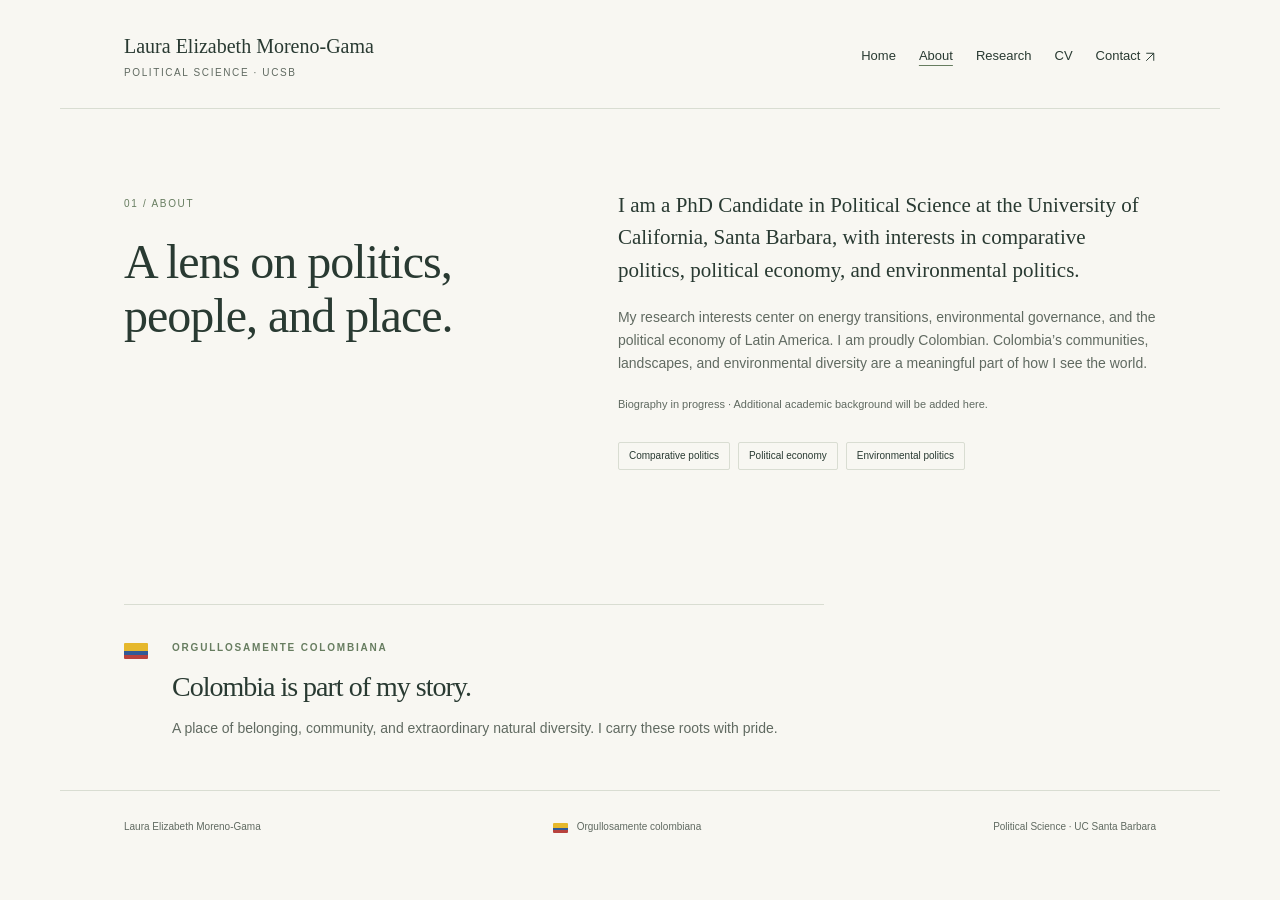
==== about.html @ 5f93b095 "Simplify home and celebrate Colombian roots" ====
<!DOCTYPE html>
<html lang="en">
<head>
  <meta charset="utf-8">
  <meta name="viewport" content="width=device-width, initial-scale=1">
  <meta name="description" content="Laura Elizabeth Moreno-Gama, PhD Candidate in Political Science at the University of California, Santa Barbara. Comparative politics, political economy, and environmental politics.">
  <meta name="theme-color" content="#f8f7f2">
  <title>About · Laura Elizabeth Moreno-Gama · Political Science</title>
  <link rel="stylesheet" href="assets/style.css">
</head>
<body>
  <a class="skip" href="#main">Skip to content</a>
  <header class="header">
    <a class="wordmark" href="index.html" aria-label="Laura Elizabeth Moreno-Gama, home">Laura Elizabeth Moreno-Gama<span>Political Science · UCSB</span></a>
    <nav aria-label="Main navigation"><a href="index.html">Home</a><a href="about.html" aria-current="page">About</a><a href="research.html">Research</a><a href="cv.html">CV</a><a href="contact.html">Contact <span aria-hidden="true"><svg class="arrow" viewBox="0 0 16 16" fill="none" stroke="currentColor" stroke-width="1.3" aria-hidden="true"><path d="M3 13 13 3M3 3h10v10"/></svg></span></a></nav>
  </header>
  <main id="main">
    <section class="section about" id="about" aria-labelledby="about-title">
      <div class="section-label"><span>01 / About</span><h1 id="about-title">A lens on politics,<br>people, and place.</h1></div>
      <div class="section-body"><p class="lead">I am a PhD Candidate in Political Science at the University of California, Santa Barbara, with interests in comparative politics, political economy, and environmental politics.</p><p>My research interests center on energy transitions, environmental governance, and the political economy of Latin America. I am proudly Colombian. Colombia’s communities, landscapes, and environmental diversity are a meaningful part of how I see the world.</p><p class="editor-note">Biography in progress · Additional academic background will be added here.</p><div class="tags" aria-label="Research interests"><span>Comparative politics</span><span>Political economy</span><span>Environmental politics</span></div></div>
    </section>
    <aside class="roots-note"><span class="colombia-mark" aria-hidden="true"></span><div><p class="eyebrow" lang="es">Orgullosamente colombiana</p><h2>Colombia is part of my story.</h2><p>A place of belonging, community, and extraordinary natural diversity. I carry these roots with pride.</p></div></aside>
  </main>
  <footer><span>Laura Elizabeth Moreno-Gama</span><span class="roots-footer"><span class="colombia-mark" aria-hidden="true"></span> Orgullosamente colombiana</span><span>Political Science · UC Santa Barbara</span></footer>
</body>
</html>
---- assets/style.css ----
:root{--paper:#f8f7f2;--ink:#293a32;--muted:#606a61;--sage:#677d60;--line:#d9ddd2;--wash:#eff1e9}*{box-sizing:border-box}html{scroll-behavior:smooth;scroll-padding-top:30px}body{margin:0;background:var(--paper);color:var(--ink);font-family:Arial,Helvetica,sans-serif;font-size:16px;line-height:1.65}a{color:inherit;text-underline-offset:5px}a:focus-visible{outline:2px solid var(--sage);outline-offset:6px}.skip{position:absolute;top:-100px;left:20px;background:var(--paper);padding:12px;z-index:10}.skip:focus{top:12px}.header,main,footer{max-width:1240px;margin:auto;padding-left:64px;padding-right:64px}.header{display:flex;justify-content:space-between;align-items:center;padding-top:30px;padding-bottom:26px;border-bottom:1px solid var(--line);gap:25px}.wordmark{text-decoration:none;font-family:Georgia,'Times New Roman',serif;font-size:21px}.wordmark span{display:block;font-family:Arial,sans-serif;font-size:10px;letter-spacing:1.6px;text-transform:uppercase;color:var(--muted);margin-top:2px}nav{display:flex;gap:30px;font-size:13px}nav a{text-decoration:none}nav a:hover,.text-link:hover{color:var(--sage)}.hero{display:grid;grid-template-columns:1.3fr 1fr;gap:70px;align-items:center;padding:85px 0 65px}.eyebrow,.tiny-label{text-transform:uppercase;letter-spacing:1.8px;font-size:10px;font-weight:600}.eyebrow{color:var(--sage);margin:0 0 24px}.dot{display:inline-block;width:6px;height:6px;background:var(--sage);border-radius:100%;margin-right:8px;vertical-align:middle}h1,h2,h3{font-family:Georgia,'Times New Roman',serif;font-weight:400;line-height:1.12;letter-spacing:-1.6px}h1{font-size:clamp(42px,4.8vw,65px);margin:0 0 28px}.period{color:var(--sage)}.affiliation{font-size:14px;line-height:1.8}.affiliation span{color:var(--muted)}.intro{max-width:420px;color:var(--muted);font-size:16px;margin:25px 0}.text-link{display:inline-flex;gap:35px;border-bottom:1px solid var(--sage);padding-bottom:7px;font-size:12px;text-decoration:none;margin-top:8px}.portrait{margin:0}.portrait-frame{position:relative;height:410px;background:#e8ecdf;overflow:hidden;border-radius:48% 48% 2px 2px;color:#7b8c6c}.botanical{height:100%;width:100%;opacity:.65;position:absolute;left:0;top:0}.portrait-note{position:absolute;bottom:28px;left:0;right:0;text-align:center;display:flex;flex-direction:column;font-family:Georgia,serif;font-size:20px;gap:4px}.portrait-note .tiny-label{font-family:Arial,sans-serif;font-size:8px}figcaption{font-size:10px;color:var(--muted);text-align:center;margin-top:15px;letter-spacing:.3px}.interlude{display:flex;align-items:center;gap:30px;padding:19px 0;border-top:1px solid var(--line);border-bottom:1px solid var(--line);font-size:10px;letter-spacing:2px;text-transform:uppercase;color:var(--muted)}.interlude i{color:#99a58e;font-style:normal}.section{padding:75px 0;border-bottom:1px solid var(--line)}.about{display:grid;grid-template-columns:1fr 1.3fr;gap:80px}.section-label>span{font-size:10px;letter-spacing:1.7px;text-transform:uppercase;color:var(--sage)}h2{font-size:38px;margin:20px 0;letter-spacing:-1px}.section-body p{color:var(--muted);font-size:14px;margin:0 0 20px}.section-body .lead{font-size:21px;font-family:Georgia,serif;line-height:1.55;color:var(--ink)}.section-body .editor-note{font-size:11px;color:var(--muted)}.tags{display:flex;flex-wrap:wrap;gap:8px;margin-top:28px}.tags span{font-size:10px;padding:5px 10px;border:1px solid var(--line);border-radius:2px}.research-heading{display:flex;justify-content:space-between;align-items:end;gap:30px;margin-bottom:32px}.research-heading h2{margin:0}.research-heading .eyebrow{margin-bottom:16px}.research-heading>p{font-size:12px;color:var(--muted);margin:0}.cards{display:grid;grid-template-columns:repeat(3,1fr);gap:18px}.card{background:var(--wash);padding:24px;display:flex;flex-direction:column;border:1px solid #e1e4d9}.card-top{display:flex;justify-content:space-between;color:var(--sage);font-size:13px;margin-bottom:35px}.card .tiny-label{font-size:8px;letter-spacing:1.4px;color:var(--sage);margin:0 0 12px}h3{font-size:27px;letter-spacing:-.5px;margin:0 0 18px}.description{font-size:12px;color:var(--muted);margin:0 0 28px}.card-status{font-size:9px;margin:auto 0 0;padding-top:14px;border-top:1px solid var(--line);color:var(--muted)}.cv,.contact{display:flex;justify-content:space-between;align-items:center;gap:60px}.cv h2,.contact h2{margin:0 0 18px}.cv .eyebrow,.contact .eyebrow{margin-bottom:18px}.cv p:not(.eyebrow),.contact p:not(.eyebrow){font-size:13px;color:var(--muted);margin-bottom:0}.cv-placeholder{display:flex;align-items:center;gap:24px;padding:22px 28px;border:1px solid var(--line);font-size:13px}.cv-placeholder>span:first-child{font-size:24px;color:var(--sage)}.cv-placeholder small{display:block;font-size:10px;color:var(--muted);margin-top:3px}.contact-list{min-width:290px;font-size:12px}.contact-list>div{display:flex;justify-content:space-between;gap:30px;padding:16px 0;border-bottom:1px solid var(--line)}dt{color:var(--ink)}dd{margin:0;color:var(--muted)}footer{display:flex;justify-content:space-between;gap:20px;padding-top:28px;padding-bottom:30px;font-size:10px;color:var(--muted)}footer a{text-decoration:none}@media(min-width:1500px){.hero{padding-top:100px;padding-bottom:85px}}@media(max-width:900px){.header,main,footer{padding-left:30px;padding-right:30px}.hero{gap:35px}.portrait-frame{height:360px}.about{gap:35px}.cards{gap:12px}.card{padding:18px}.research-heading{align-items:start}.contact-list{min-width:250px}}@media(max-width:650px){.header{align-items:start;flex-direction:column;gap:20px;padding-top:22px;padding-bottom:20px}nav{gap:26px;width:100%;justify-content:space-between}.header,main,footer{padding-left:24px;padding-right:24px}.hero{grid-template-columns:1fr;padding:50px 0 40px;gap:40px}h1{font-size:48px}.portrait{max-width:360px;width:100%;justify-self:center}.portrait-frame{height:360px}.eyebrow{font-size:9px;letter-spacing:1.3px}.intro{max-width:100%}.interlude{gap:16px;justify-content:space-between;font-size:8px;letter-spacing:1px}.section{padding:48px 0}.about{grid-template-columns:1fr;gap:14px}h2{font-size:33px}.research-heading{display:block}.research-heading>p{margin-top:18px}.cards{grid-template-columns:1fr;gap:16px}.card{padding:25px}.card-top{margin-bottom:24px}.description{font-size:14px}.cv,.contact{align-items:stretch;flex-direction:column;gap:24px}.cv-placeholder{align-self:start}.contact-list{margin:0;min-width:0}footer{flex-direction:column;gap:8px;padding-top:25px;padding-bottom:25px}}@media(prefers-reduced-motion:reduce){html{scroll-behavior:auto}}

.arrow{width:12px;height:12px;display:inline-block;vertical-align:middle}

/* A quiet home and separate pages, with Colombia close to the heart. */
.header,main,footer{max-width:1160px}
.wordmark{font-size:20px}
nav{gap:23px;flex-wrap:wrap}
nav a[aria-current="page"]{text-decoration:underline;text-decoration-color:var(--sage);text-decoration-thickness:1px}
.hero{min-height:calc(100svh - 210px);padding:65px 0;gap:80px;grid-template-columns:1.35fr 1fr}
.hero h1{font-size:clamp(40px,4.5vw,60px)}
.hero .intro{font-size:15px;max-width:400px}
.portrait-frame{height:345px;background:#eceee5}
.home-roots{display:flex;align-items:center;gap:12px;font-family:Georgia,serif;font-size:17px;margin:26px 0;color:var(--ink)}
.colombia-mark{display:inline-block;flex:none;width:24px;height:16px;background:linear-gradient(to bottom,#e6b82c 0 50%,#315a97 50% 75%,#b8423d 75%);border-radius:1px}
.home-links{display:flex;flex-wrap:wrap;gap:16px;margin-top:34px;font-size:13px}
.home-links a{text-decoration:none}.home-links a:hover{text-decoration:underline}.home-links span{margin-left:16px;color:#a4ad9b}
.roots-footer{display:flex;align-items:center;gap:9px}.roots-footer .colombia-mark{width:15px;height:10px}
footer{border-top:1px solid var(--line)}
.section{border:0;min-height:55vh;padding:80px 0}
.section h1{font-size:clamp(36px,4vw,48px);letter-spacing:-1px;margin:20px 0 30px}
.research-heading h1{margin:0}.research-heading{align-items:center}
.roots-note{display:flex;gap:24px;border-top:1px solid var(--line);padding:35px 0 50px;max-width:700px}
.roots-note .colombia-mark{margin-top:3px}.roots-note .eyebrow{margin:0 0 15px}.roots-note h2{font-size:28px;margin:0 0 15px}.roots-note p:last-child{font-size:14px;color:var(--muted);margin:0}
@media(max-width:900px){.header{flex-wrap:wrap}.hero{gap:35px}.portrait-frame{height:320px}.wordmark{font-size:19px}}
@media(max-width:650px){.hero{grid-template-columns:1fr;min-height:0;padding:40px 0;gap:32px}.hero h1{font-size:43px}.portrait{max-width:265px}.portrait-frame{height:270px}.hero .eyebrow{margin-bottom:20px}.home-links{gap:12px;margin-top:25px}.home-links span{margin-left:12px}nav{gap:17px;justify-content:flex-start;font-size:12px}.section{padding:42px 0;min-height:0}.research-heading{display:block}.section h1{font-size:36px}.roots-note{gap:15px}footer{padding-top:22px}}
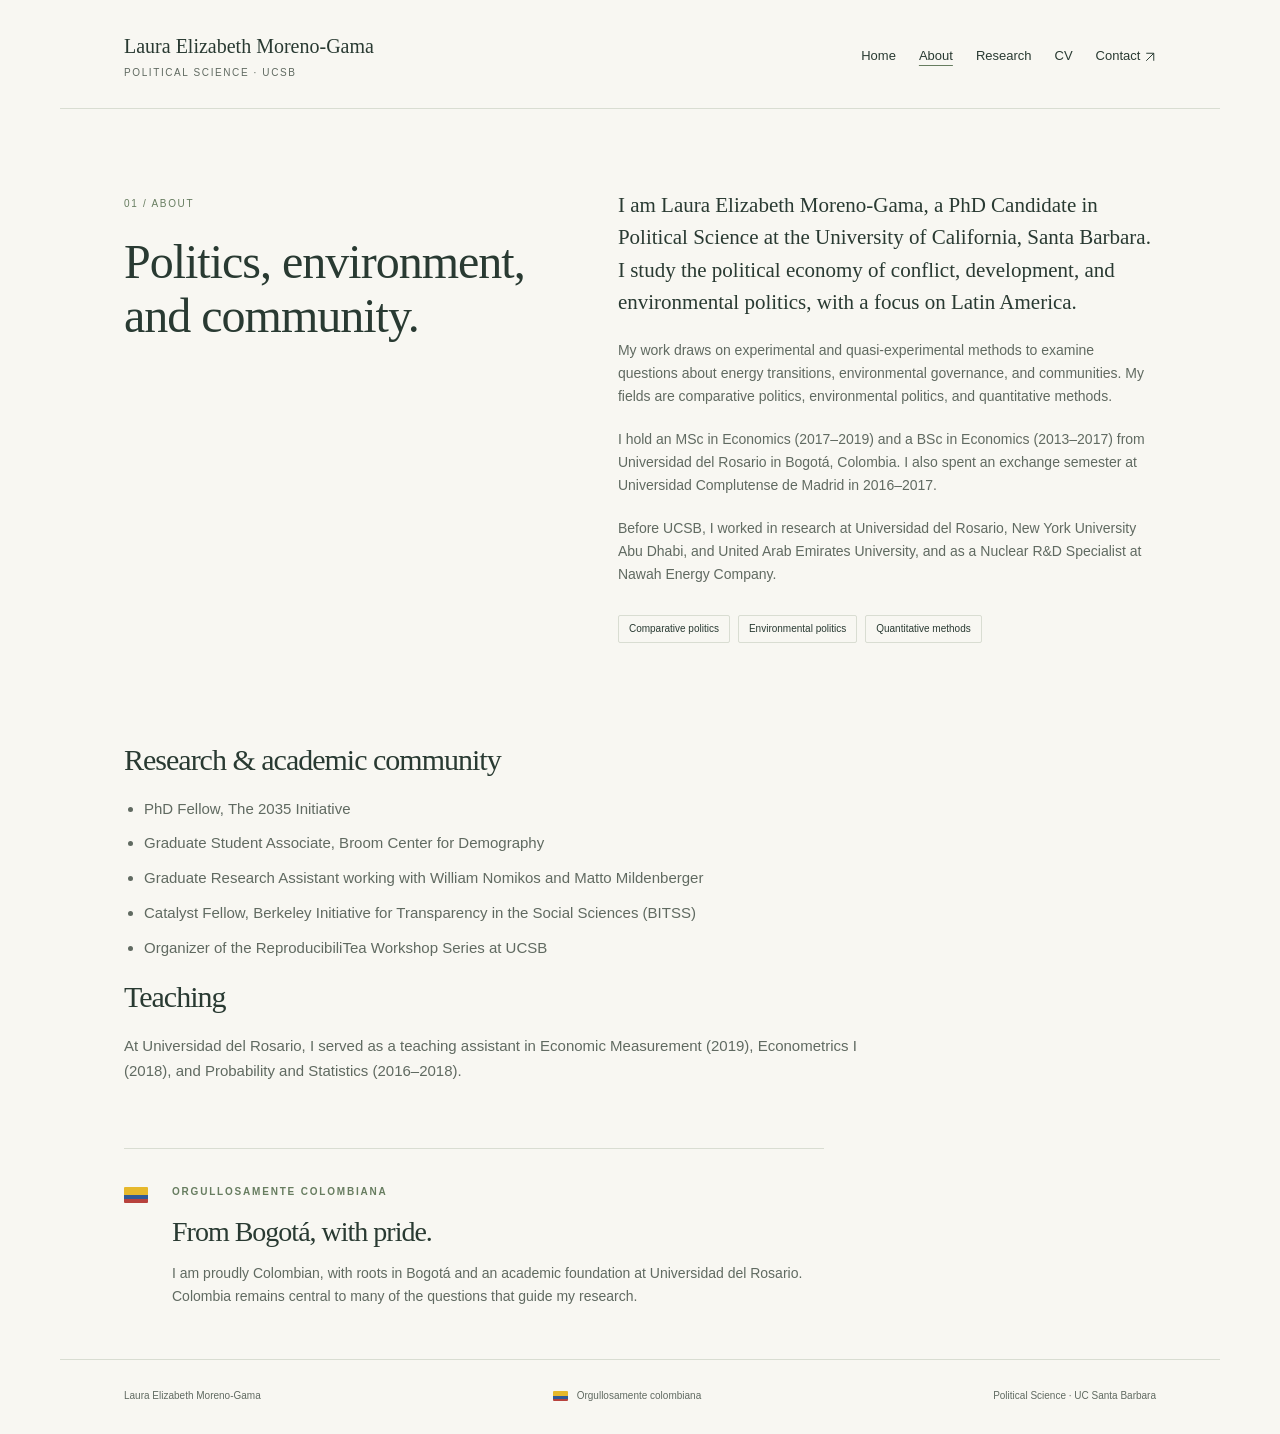
==== commit 754c21d3: "Populate academic profile and research from supplied CV" ====
--- a/about.html
+++ b/about.html
@@ -15,11 +15,12 @@
     <nav aria-label="Main navigation"><a href="index.html">Home</a><a href="about.html" aria-current="page">About</a><a href="research.html">Research</a><a href="cv.html">CV</a><a href="contact.html">Contact <span aria-hidden="true"><svg class="arrow" viewBox="0 0 16 16" fill="none" stroke="currentColor" stroke-width="1.3" aria-hidden="true"><path d="M3 13 13 3M3 3h10v10"/></svg></span></a></nav>
   </header>
   <main id="main">
-    <section class="section about" id="about" aria-labelledby="about-title">
-      <div class="section-label"><span>01 / About</span><h1 id="about-title">A lens on politics,<br>people, and place.</h1></div>
-      <div class="section-body"><p class="lead">I am a PhD Candidate in Political Science at the University of California, Santa Barbara, with interests in comparative politics, political economy, and environmental politics.</p><p>My research interests center on energy transitions, environmental governance, and the political economy of Latin America. I am proudly Colombian. Colombia’s communities, landscapes, and environmental diversity are a meaningful part of how I see the world.</p><p class="editor-note">Biography in progress · Additional academic background will be added here.</p><div class="tags" aria-label="Research interests"><span>Comparative politics</span><span>Political economy</span><span>Environmental politics</span></div></div>
+    <section class="section about" aria-labelledby="about-title">
+      <div class="section-label"><span>01 / About</span><h1 id="about-title">Politics, environment,<br>and community.</h1></div>
+      <div class="section-body"><p class="lead">I am Laura Elizabeth Moreno-Gama, a PhD Candidate in Political Science at the University of California, Santa Barbara. I study the political economy of conflict, development, and environmental politics, with a focus on Latin America.</p><p>My work draws on experimental and quasi-experimental methods to examine questions about energy transitions, environmental governance, and communities. My fields are comparative politics, environmental politics, and quantitative methods.</p><p>I hold an MSc in Economics (2017–2019) and a BSc in Economics (2013–2017) from Universidad del Rosario in Bogotá, Colombia. I also spent an exchange semester at Universidad Complutense de Madrid in 2016–2017.</p><p>Before UCSB, I worked in research at Universidad del Rosario, New York University Abu Dhabi, and United Arab Emirates University, and as a Nuclear R&amp;D Specialist at Nawah Energy Company.</p><div class="tags" aria-label="Research interests"><span>Comparative politics</span><span>Environmental politics</span><span>Quantitative methods</span></div></div>
     </section>
-    <aside class="roots-note"><span class="colombia-mark" aria-hidden="true"></span><div><p class="eyebrow" lang="es">Orgullosamente colombiana</p><h2>Colombia is part of my story.</h2><p>A place of belonging, community, and extraordinary natural diversity. I carry these roots with pride.</p></div></aside>
+    <section class="profile-details" aria-labelledby="affiliations-title"><h2 id="affiliations-title">Research &amp; academic community</h2><ul><li>PhD Fellow, The 2035 Initiative</li><li>Graduate Student Associate, Broom Center for Demography</li><li>Graduate Research Assistant working with William Nomikos and Matto Mildenberger</li><li>Catalyst Fellow, Berkeley Initiative for Transparency in the Social Sciences (BITSS)</li><li>Organizer of the ReproducibiliTea Workshop Series at UCSB</li></ul><h2>Teaching</h2><p>At Universidad del Rosario, I served as a teaching assistant in Economic Measurement (2019), Econometrics I (2018), and Probability and Statistics (2016–2018).</p></section>
+    <aside class="roots-note"><span class="colombia-mark" aria-hidden="true"></span><div><p class="eyebrow" lang="es">Orgullosamente colombiana</p><h2>From Bogotá, with pride.</h2><p>I am proudly Colombian, with roots in Bogotá and an academic foundation at Universidad del Rosario. Colombia remains central to many of the questions that guide my research.</p></div></aside>
   </main>
   <footer><span>Laura Elizabeth Moreno-Gama</span><span class="roots-footer"><span class="colombia-mark" aria-hidden="true"></span> Orgullosamente colombiana</span><span>Political Science · UC Santa Barbara</span></footer>
 </body>
--- a/assets/style.css
+++ b/assets/style.css
@@ -24,3 +24,5 @@
 .roots-note .colombia-mark{margin-top:3px}.roots-note .eyebrow{margin:0 0 15px}.roots-note h2{font-size:28px;margin:0 0 15px}.roots-note p:last-child{font-size:14px;color:var(--muted);margin:0}
 @media(max-width:900px){.header{flex-wrap:wrap}.hero{gap:35px}.portrait-frame{height:320px}.wordmark{font-size:19px}}
 @media(max-width:650px){.hero{grid-template-columns:1fr;min-height:0;padding:40px 0;gap:32px}.hero h1{font-size:43px}.portrait{max-width:265px}.portrait-frame{height:270px}.hero .eyebrow{margin-bottom:20px}.home-links{gap:12px;margin-top:25px}.home-links span{margin-left:12px}nav{gap:17px;justify-content:flex-start;font-size:12px}.section{padding:42px 0;min-height:0}.research-heading{display:block}.section h1{font-size:36px}.roots-note{gap:15px}footer{padding-top:22px}}
+
+.profile-details{max-width:760px;padding:0 0 50px;color:var(--muted);font-size:15px}.profile-details h2{color:var(--ink);font-size:30px}.profile-details li{margin:10px 0}.profile-details ul{padding-left:20px}.project-list{max-width:850px}.project{padding:27px 0;border-top:1px solid var(--line)}.project h3{font-size:26px;line-height:1.3}.project p{font-size:14px;color:var(--muted)}.project .eyebrow{font-size:9px;margin-bottom:12px}.research-intro{max-width:650px;color:var(--muted);margin-bottom:45px}.education-list>div{display:grid;grid-template-columns:140px 1fr;gap:20px;padding:20px 0;border-top:1px solid var(--line)}.education-list dd{color:var(--ink)}a.cv-placeholder{text-decoration:none}a.cv-placeholder:hover{background:var(--wash)}.contact-list a{overflow-wrap:anywhere}@media(max-width:650px){.education-list>div{grid-template-columns:1fr;gap:6px}.project h3{font-size:24px}.profile-details{padding-bottom:35px}}
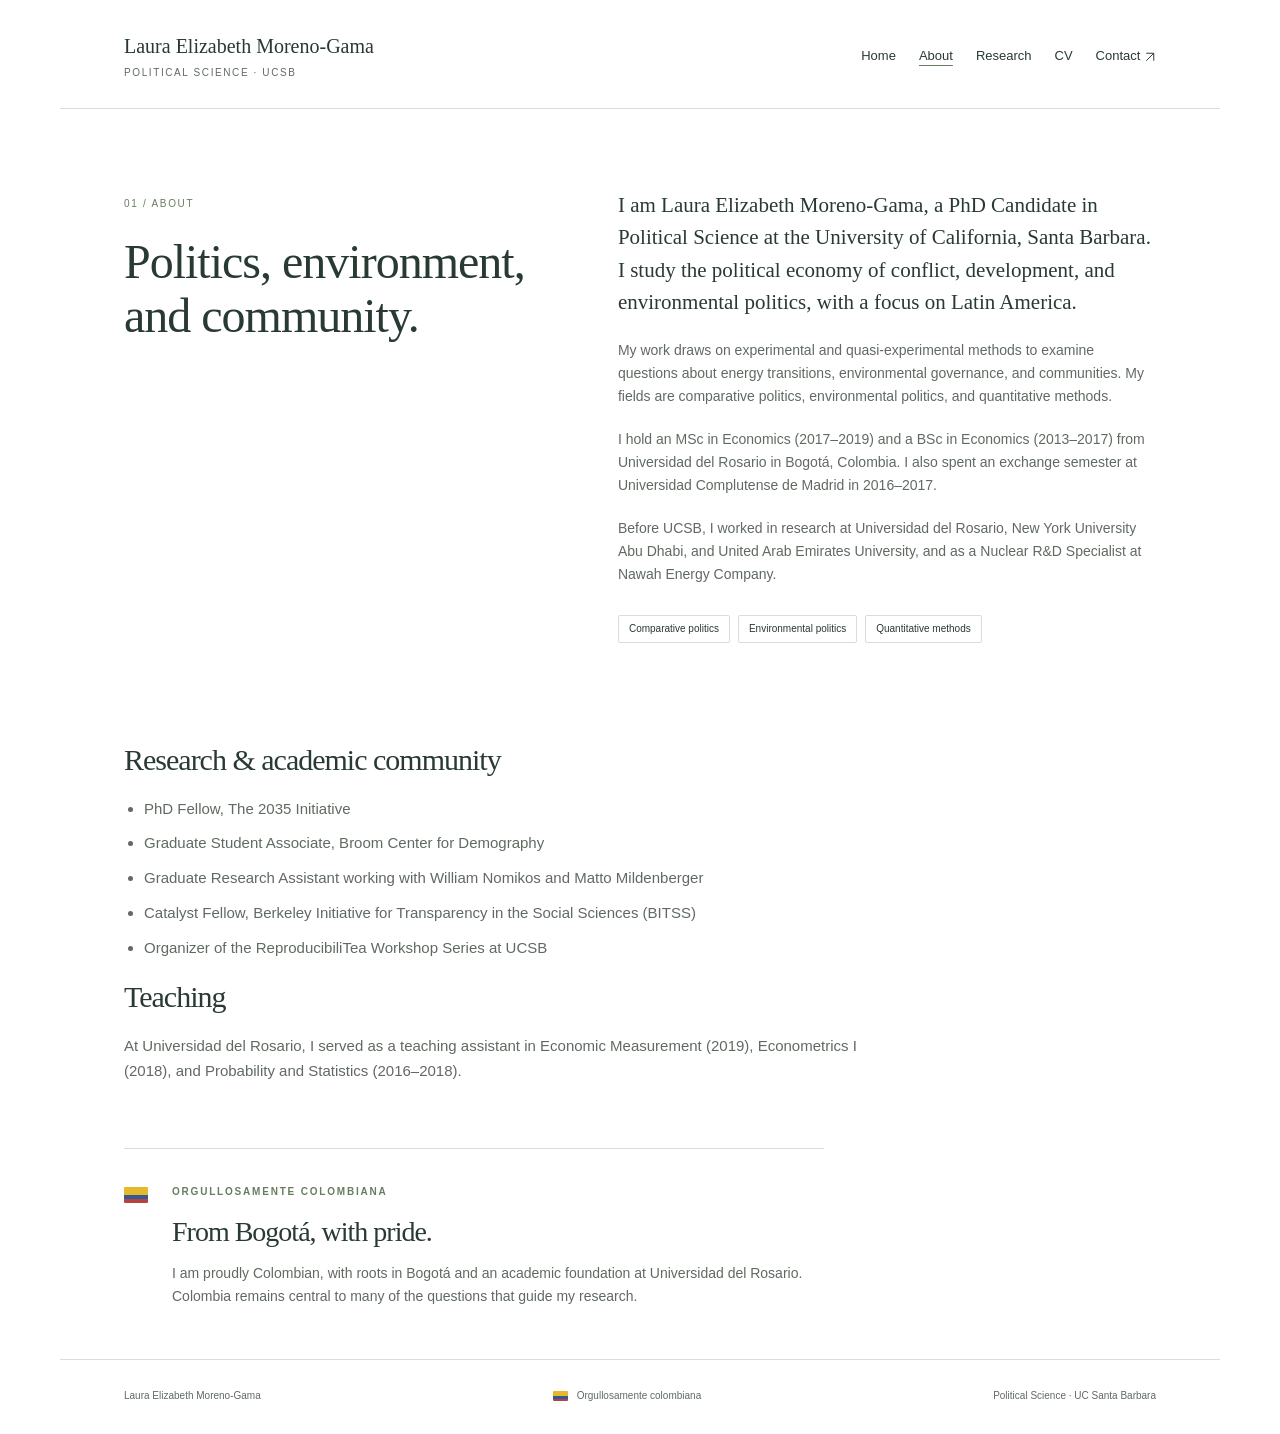
==== commit 2cbae111: "Add Laura Elizabeth portrait and use white backgrounds" ====
--- a/about.html
+++ b/about.html
@@ -4,7 +4,7 @@
   <meta charset="utf-8">
   <meta name="viewport" content="width=device-width, initial-scale=1">
   <meta name="description" content="Laura Elizabeth Moreno-Gama, PhD Candidate in Political Science at the University of California, Santa Barbara. Comparative politics, political economy, and environmental politics.">
-  <meta name="theme-color" content="#f8f7f2">
+  <meta name="theme-color" content="#ffffff">
   <title>About · Laura Elizabeth Moreno-Gama · Political Science</title>
   <link rel="stylesheet" href="assets/style.css">
 </head>
--- a/assets/style.css
+++ b/assets/style.css
@@ -1,4 +1,4 @@
-:root{--paper:#f8f7f2;--ink:#293a32;--muted:#606a61;--sage:#677d60;--line:#d9ddd2;--wash:#eff1e9}*{box-sizing:border-box}html{scroll-behavior:smooth;scroll-padding-top:30px}body{margin:0;background:var(--paper);color:var(--ink);font-family:Arial,Helvetica,sans-serif;font-size:16px;line-height:1.65}a{color:inherit;text-underline-offset:5px}a:focus-visible{outline:2px solid var(--sage);outline-offset:6px}.skip{position:absolute;top:-100px;left:20px;background:var(--paper);padding:12px;z-index:10}.skip:focus{top:12px}.header,main,footer{max-width:1240px;margin:auto;padding-left:64px;padding-right:64px}.header{display:flex;justify-content:space-between;align-items:center;padding-top:30px;padding-bottom:26px;border-bottom:1px solid var(--line);gap:25px}.wordmark{text-decoration:none;font-family:Georgia,'Times New Roman',serif;font-size:21px}.wordmark span{display:block;font-family:Arial,sans-serif;font-size:10px;letter-spacing:1.6px;text-transform:uppercase;color:var(--muted);margin-top:2px}nav{display:flex;gap:30px;font-size:13px}nav a{text-decoration:none}nav a:hover,.text-link:hover{color:var(--sage)}.hero{display:grid;grid-template-columns:1.3fr 1fr;gap:70px;align-items:center;padding:85px 0 65px}.eyebrow,.tiny-label{text-transform:uppercase;letter-spacing:1.8px;font-size:10px;font-weight:600}.eyebrow{color:var(--sage);margin:0 0 24px}.dot{display:inline-block;width:6px;height:6px;background:var(--sage);border-radius:100%;margin-right:8px;vertical-align:middle}h1,h2,h3{font-family:Georgia,'Times New Roman',serif;font-weight:400;line-height:1.12;letter-spacing:-1.6px}h1{font-size:clamp(42px,4.8vw,65px);margin:0 0 28px}.period{color:var(--sage)}.affiliation{font-size:14px;line-height:1.8}.affiliation span{color:var(--muted)}.intro{max-width:420px;color:var(--muted);font-size:16px;margin:25px 0}.text-link{display:inline-flex;gap:35px;border-bottom:1px solid var(--sage);padding-bottom:7px;font-size:12px;text-decoration:none;margin-top:8px}.portrait{margin:0}.portrait-frame{position:relative;height:410px;background:#e8ecdf;overflow:hidden;border-radius:48% 48% 2px 2px;color:#7b8c6c}.botanical{height:100%;width:100%;opacity:.65;position:absolute;left:0;top:0}.portrait-note{position:absolute;bottom:28px;left:0;right:0;text-align:center;display:flex;flex-direction:column;font-family:Georgia,serif;font-size:20px;gap:4px}.portrait-note .tiny-label{font-family:Arial,sans-serif;font-size:8px}figcaption{font-size:10px;color:var(--muted);text-align:center;margin-top:15px;letter-spacing:.3px}.interlude{display:flex;align-items:center;gap:30px;padding:19px 0;border-top:1px solid var(--line);border-bottom:1px solid var(--line);font-size:10px;letter-spacing:2px;text-transform:uppercase;color:var(--muted)}.interlude i{color:#99a58e;font-style:normal}.section{padding:75px 0;border-bottom:1px solid var(--line)}.about{display:grid;grid-template-columns:1fr 1.3fr;gap:80px}.section-label>span{font-size:10px;letter-spacing:1.7px;text-transform:uppercase;color:var(--sage)}h2{font-size:38px;margin:20px 0;letter-spacing:-1px}.section-body p{color:var(--muted);font-size:14px;margin:0 0 20px}.section-body .lead{font-size:21px;font-family:Georgia,serif;line-height:1.55;color:var(--ink)}.section-body .editor-note{font-size:11px;color:var(--muted)}.tags{display:flex;flex-wrap:wrap;gap:8px;margin-top:28px}.tags span{font-size:10px;padding:5px 10px;border:1px solid var(--line);border-radius:2px}.research-heading{display:flex;justify-content:space-between;align-items:end;gap:30px;margin-bottom:32px}.research-heading h2{margin:0}.research-heading .eyebrow{margin-bottom:16px}.research-heading>p{font-size:12px;color:var(--muted);margin:0}.cards{display:grid;grid-template-columns:repeat(3,1fr);gap:18px}.card{background:var(--wash);padding:24px;display:flex;flex-direction:column;border:1px solid #e1e4d9}.card-top{display:flex;justify-content:space-between;color:var(--sage);font-size:13px;margin-bottom:35px}.card .tiny-label{font-size:8px;letter-spacing:1.4px;color:var(--sage);margin:0 0 12px}h3{font-size:27px;letter-spacing:-.5px;margin:0 0 18px}.description{font-size:12px;color:var(--muted);margin:0 0 28px}.card-status{font-size:9px;margin:auto 0 0;padding-top:14px;border-top:1px solid var(--line);color:var(--muted)}.cv,.contact{display:flex;justify-content:space-between;align-items:center;gap:60px}.cv h2,.contact h2{margin:0 0 18px}.cv .eyebrow,.contact .eyebrow{margin-bottom:18px}.cv p:not(.eyebrow),.contact p:not(.eyebrow){font-size:13px;color:var(--muted);margin-bottom:0}.cv-placeholder{display:flex;align-items:center;gap:24px;padding:22px 28px;border:1px solid var(--line);font-size:13px}.cv-placeholder>span:first-child{font-size:24px;color:var(--sage)}.cv-placeholder small{display:block;font-size:10px;color:var(--muted);margin-top:3px}.contact-list{min-width:290px;font-size:12px}.contact-list>div{display:flex;justify-content:space-between;gap:30px;padding:16px 0;border-bottom:1px solid var(--line)}dt{color:var(--ink)}dd{margin:0;color:var(--muted)}footer{display:flex;justify-content:space-between;gap:20px;padding-top:28px;padding-bottom:30px;font-size:10px;color:var(--muted)}footer a{text-decoration:none}@media(min-width:1500px){.hero{padding-top:100px;padding-bottom:85px}}@media(max-width:900px){.header,main,footer{padding-left:30px;padding-right:30px}.hero{gap:35px}.portrait-frame{height:360px}.about{gap:35px}.cards{gap:12px}.card{padding:18px}.research-heading{align-items:start}.contact-list{min-width:250px}}@media(max-width:650px){.header{align-items:start;flex-direction:column;gap:20px;padding-top:22px;padding-bottom:20px}nav{gap:26px;width:100%;justify-content:space-between}.header,main,footer{padding-left:24px;padding-right:24px}.hero{grid-template-columns:1fr;padding:50px 0 40px;gap:40px}h1{font-size:48px}.portrait{max-width:360px;width:100%;justify-self:center}.portrait-frame{height:360px}.eyebrow{font-size:9px;letter-spacing:1.3px}.intro{max-width:100%}.interlude{gap:16px;justify-content:space-between;font-size:8px;letter-spacing:1px}.section{padding:48px 0}.about{grid-template-columns:1fr;gap:14px}h2{font-size:33px}.research-heading{display:block}.research-heading>p{margin-top:18px}.cards{grid-template-columns:1fr;gap:16px}.card{padding:25px}.card-top{margin-bottom:24px}.description{font-size:14px}.cv,.contact{align-items:stretch;flex-direction:column;gap:24px}.cv-placeholder{align-self:start}.contact-list{margin:0;min-width:0}footer{flex-direction:column;gap:8px;padding-top:25px;padding-bottom:25px}}@media(prefers-reduced-motion:reduce){html{scroll-behavior:auto}}
+:root{--paper:#ffffff;--ink:#293a32;--muted:#606a61;--sage:#677d60;--line:#d9ddd2;--wash:#ffffff}*{box-sizing:border-box}html{scroll-behavior:smooth;scroll-padding-top:30px}body{margin:0;background:var(--paper);color:var(--ink);font-family:Arial,Helvetica,sans-serif;font-size:16px;line-height:1.65}a{color:inherit;text-underline-offset:5px}a:focus-visible{outline:2px solid var(--sage);outline-offset:6px}.skip{position:absolute;top:-100px;left:20px;background:var(--paper);padding:12px;z-index:10}.skip:focus{top:12px}.header,main,footer{max-width:1240px;margin:auto;padding-left:64px;padding-right:64px}.header{display:flex;justify-content:space-between;align-items:center;padding-top:30px;padding-bottom:26px;border-bottom:1px solid var(--line);gap:25px}.wordmark{text-decoration:none;font-family:Georgia,'Times New Roman',serif;font-size:21px}.wordmark span{display:block;font-family:Arial,sans-serif;font-size:10px;letter-spacing:1.6px;text-transform:uppercase;color:var(--muted);margin-top:2px}nav{display:flex;gap:30px;font-size:13px}nav a{text-decoration:none}nav a:hover,.text-link:hover{color:var(--sage)}.hero{display:grid;grid-template-columns:1.3fr 1fr;gap:70px;align-items:center;padding:85px 0 65px}.eyebrow,.tiny-label{text-transform:uppercase;letter-spacing:1.8px;font-size:10px;font-weight:600}.eyebrow{color:var(--sage);margin:0 0 24px}.dot{display:inline-block;width:6px;height:6px;background:var(--sage);border-radius:100%;margin-right:8px;vertical-align:middle}h1,h2,h3{font-family:Georgia,'Times New Roman',serif;font-weight:400;line-height:1.12;letter-spacing:-1.6px}h1{font-size:clamp(42px,4.8vw,65px);margin:0 0 28px}.period{color:var(--sage)}.affiliation{font-size:14px;line-height:1.8}.affiliation span{color:var(--muted)}.intro{max-width:420px;color:var(--muted);font-size:16px;margin:25px 0}.text-link{display:inline-flex;gap:35px;border-bottom:1px solid var(--sage);padding-bottom:7px;font-size:12px;text-decoration:none;margin-top:8px}.portrait{margin:0}.portrait-frame{position:relative;height:410px;background:#e8ecdf;overflow:hidden;border-radius:48% 48% 2px 2px;color:#7b8c6c}.botanical{height:100%;width:100%;opacity:.65;position:absolute;left:0;top:0}.portrait-note{position:absolute;bottom:28px;left:0;right:0;text-align:center;display:flex;flex-direction:column;font-family:Georgia,serif;font-size:20px;gap:4px}.portrait-note .tiny-label{font-family:Arial,sans-serif;font-size:8px}figcaption{font-size:10px;color:var(--muted);text-align:center;margin-top:15px;letter-spacing:.3px}.interlude{display:flex;align-items:center;gap:30px;padding:19px 0;border-top:1px solid var(--line);border-bottom:1px solid var(--line);font-size:10px;letter-spacing:2px;text-transform:uppercase;color:var(--muted)}.interlude i{color:#99a58e;font-style:normal}.section{padding:75px 0;border-bottom:1px solid var(--line)}.about{display:grid;grid-template-columns:1fr 1.3fr;gap:80px}.section-label>span{font-size:10px;letter-spacing:1.7px;text-transform:uppercase;color:var(--sage)}h2{font-size:38px;margin:20px 0;letter-spacing:-1px}.section-body p{color:var(--muted);font-size:14px;margin:0 0 20px}.section-body .lead{font-size:21px;font-family:Georgia,serif;line-height:1.55;color:var(--ink)}.section-body .editor-note{font-size:11px;color:var(--muted)}.tags{display:flex;flex-wrap:wrap;gap:8px;margin-top:28px}.tags span{font-size:10px;padding:5px 10px;border:1px solid var(--line);border-radius:2px}.research-heading{display:flex;justify-content:space-between;align-items:end;gap:30px;margin-bottom:32px}.research-heading h2{margin:0}.research-heading .eyebrow{margin-bottom:16px}.research-heading>p{font-size:12px;color:var(--muted);margin:0}.cards{display:grid;grid-template-columns:repeat(3,1fr);gap:18px}.card{background:var(--wash);padding:24px;display:flex;flex-direction:column;border:1px solid #e1e4d9}.card-top{display:flex;justify-content:space-between;color:var(--sage);font-size:13px;margin-bottom:35px}.card .tiny-label{font-size:8px;letter-spacing:1.4px;color:var(--sage);margin:0 0 12px}h3{font-size:27px;letter-spacing:-.5px;margin:0 0 18px}.description{font-size:12px;color:var(--muted);margin:0 0 28px}.card-status{font-size:9px;margin:auto 0 0;padding-top:14px;border-top:1px solid var(--line);color:var(--muted)}.cv,.contact{display:flex;justify-content:space-between;align-items:center;gap:60px}.cv h2,.contact h2{margin:0 0 18px}.cv .eyebrow,.contact .eyebrow{margin-bottom:18px}.cv p:not(.eyebrow),.contact p:not(.eyebrow){font-size:13px;color:var(--muted);margin-bottom:0}.cv-placeholder{display:flex;align-items:center;gap:24px;padding:22px 28px;border:1px solid var(--line);font-size:13px}.cv-placeholder>span:first-child{font-size:24px;color:var(--sage)}.cv-placeholder small{display:block;font-size:10px;color:var(--muted);margin-top:3px}.contact-list{min-width:290px;font-size:12px}.contact-list>div{display:flex;justify-content:space-between;gap:30px;padding:16px 0;border-bottom:1px solid var(--line)}dt{color:var(--ink)}dd{margin:0;color:var(--muted)}footer{display:flex;justify-content:space-between;gap:20px;padding-top:28px;padding-bottom:30px;font-size:10px;color:var(--muted)}footer a{text-decoration:none}@media(min-width:1500px){.hero{padding-top:100px;padding-bottom:85px}}@media(max-width:900px){.header,main,footer{padding-left:30px;padding-right:30px}.hero{gap:35px}.portrait-frame{height:360px}.about{gap:35px}.cards{gap:12px}.card{padding:18px}.research-heading{align-items:start}.contact-list{min-width:250px}}@media(max-width:650px){.header{align-items:start;flex-direction:column;gap:20px;padding-top:22px;padding-bottom:20px}nav{gap:26px;width:100%;justify-content:space-between}.header,main,footer{padding-left:24px;padding-right:24px}.hero{grid-template-columns:1fr;padding:50px 0 40px;gap:40px}h1{font-size:48px}.portrait{max-width:360px;width:100%;justify-self:center}.portrait-frame{height:360px}.eyebrow{font-size:9px;letter-spacing:1.3px}.intro{max-width:100%}.interlude{gap:16px;justify-content:space-between;font-size:8px;letter-spacing:1px}.section{padding:48px 0}.about{grid-template-columns:1fr;gap:14px}h2{font-size:33px}.research-heading{display:block}.research-heading>p{margin-top:18px}.cards{grid-template-columns:1fr;gap:16px}.card{padding:25px}.card-top{margin-bottom:24px}.description{font-size:14px}.cv,.contact{align-items:stretch;flex-direction:column;gap:24px}.cv-placeholder{align-self:start}.contact-list{margin:0;min-width:0}footer{flex-direction:column;gap:8px;padding-top:25px;padding-bottom:25px}}@media(prefers-reduced-motion:reduce){html{scroll-behavior:auto}}
 
 .arrow{width:12px;height:12px;display:inline-block;vertical-align:middle}
 
@@ -26,3 +26,8 @@
 @media(max-width:650px){.hero{grid-template-columns:1fr;min-height:0;padding:40px 0;gap:32px}.hero h1{font-size:43px}.portrait{max-width:265px}.portrait-frame{height:270px}.hero .eyebrow{margin-bottom:20px}.home-links{gap:12px;margin-top:25px}.home-links span{margin-left:12px}nav{gap:17px;justify-content:flex-start;font-size:12px}.section{padding:42px 0;min-height:0}.research-heading{display:block}.section h1{font-size:36px}.roots-note{gap:15px}footer{padding-top:22px}}
 
 .profile-details{max-width:760px;padding:0 0 50px;color:var(--muted);font-size:15px}.profile-details h2{color:var(--ink);font-size:30px}.profile-details li{margin:10px 0}.profile-details ul{padding-left:20px}.project-list{max-width:850px}.project{padding:27px 0;border-top:1px solid var(--line)}.project h3{font-size:26px;line-height:1.3}.project p{font-size:14px;color:var(--muted)}.project .eyebrow{font-size:9px;margin-bottom:12px}.research-intro{max-width:650px;color:var(--muted);margin-bottom:45px}.education-list>div{display:grid;grid-template-columns:140px 1fr;gap:20px;padding:20px 0;border-top:1px solid var(--line)}.education-list dd{color:var(--ink)}a.cv-placeholder{text-decoration:none}a.cv-placeholder:hover{background:var(--wash)}.contact-list a{overflow-wrap:anywhere}@media(max-width:650px){.education-list>div{grid-template-columns:1fr;gap:6px}.project h3{font-size:24px}.profile-details{padding-bottom:35px}}
+
+/* White surfaces and a simple, uncropped portrait. */
+.portrait-photo{display:block;width:100%;max-width:320px;height:auto;margin:0 auto;border-radius:2px}
+.portrait-frame{background:#ffffff}
+a.cv-placeholder:hover{border-color:var(--sage)}
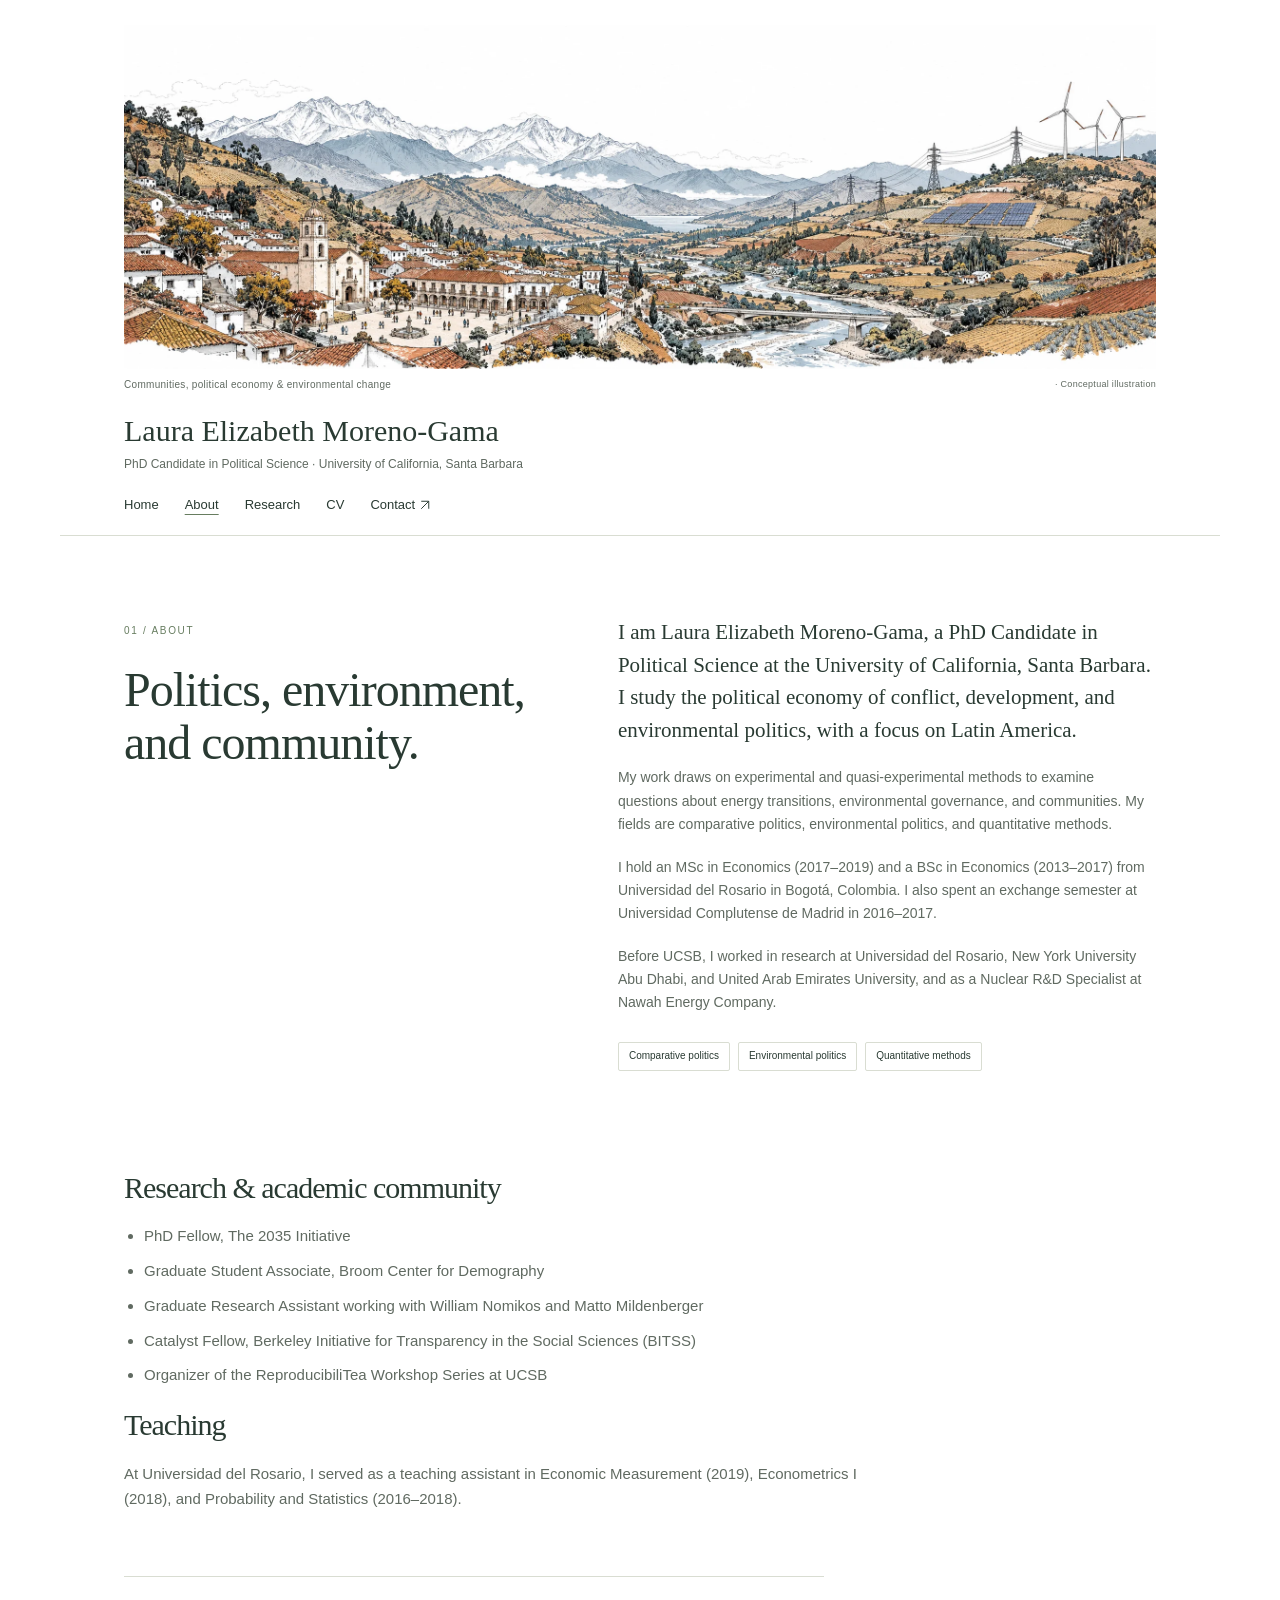
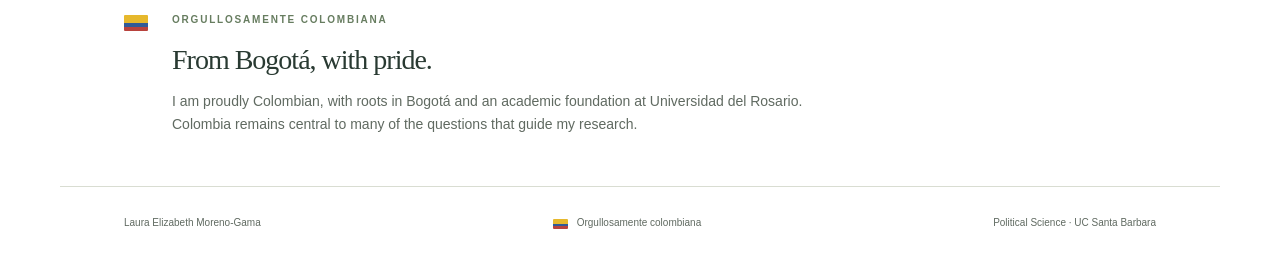
==== commit 211a2eec: "Add community and energy banner with academic sidebar layout" ====
--- a/about.html
+++ b/about.html
@@ -11,7 +11,8 @@
 <body>
   <a class="skip" href="#main">Skip to content</a>
   <header class="header">
-    <a class="wordmark" href="index.html" aria-label="Laura Elizabeth Moreno-Gama, home">Laura Elizabeth Moreno-Gama<span>Political Science · UCSB</span></a>
+    <figure class="research-banner"><img src="assets/community-energy-banner.webp" width="2048" height="683" alt="Illustrated Andean landscape connecting a town and community square with a river, farmland, solar panels, and wind turbines." fetchpriority="high"><figcaption>Communities, political economy &amp; environmental change <span>· Conceptual illustration</span></figcaption></figure>
+    <a class="wordmark" href="index.html" aria-label="Laura Elizabeth Moreno-Gama, home">Laura Elizabeth Moreno-Gama<span>PhD Candidate in Political Science · University of California, Santa Barbara</span></a>
     <nav aria-label="Main navigation"><a href="index.html">Home</a><a href="about.html" aria-current="page">About</a><a href="research.html">Research</a><a href="cv.html">CV</a><a href="contact.html">Contact <span aria-hidden="true"><svg class="arrow" viewBox="0 0 16 16" fill="none" stroke="currentColor" stroke-width="1.3" aria-hidden="true"><path d="M3 13 13 3M3 3h10v10"/></svg></span></a></nav>
   </header>
   <main id="main">
--- a/assets/style.css
+++ b/assets/style.css
@@ -31,3 +31,30 @@
 .portrait-photo{display:block;width:100%;max-width:320px;height:auto;margin:0 auto;border-radius:2px}
 .portrait-frame{background:#ffffff}
 a.cv-placeholder:hover{border-color:var(--sage)}
+
+/* Banner-led academic layout; white surfaces and the original serif typography. */
+.header{display:block;padding-top:25px;padding-bottom:20px}
+.research-banner{margin:0 0 17px}
+.research-banner img{display:block;width:100%;height:auto;aspect-ratio:2048/683;object-fit:contain}
+.research-banner figcaption{display:flex;justify-content:space-between;gap:12px;text-align:left;margin-top:8px;font-size:10px;color:var(--muted)}
+.research-banner figcaption span{font-size:9px}
+.wordmark{display:block;font-size:30px;line-height:1.3}
+.wordmark span{font-size:12px;letter-spacing:0;text-transform:none;line-height:1.6;margin-top:5px}
+.header nav{margin-top:20px;gap:26px;font-size:13px}
+.home-layout{display:grid;grid-template-columns:230px minmax(0,1fr);gap:38px;padding-top:35px;padding-bottom:55px}
+.profile-sidebar{border-right:1px solid var(--line);padding-right:30px;font-size:13px;min-width:0}
+.profile-sidebar .portrait-photo{max-width:185px;margin:0 0 20px}
+.sidebar-name{font-family:Georgia,'Times New Roman',serif;font-size:21px;line-height:1.35;margin:0 0 16px}
+.sidebar-affiliation{font-size:12px;color:var(--muted);margin:0 0 16px}
+.sidebar-email{font-size:11px;overflow-wrap:anywhere}
+.profile-sidebar .home-roots{font-family:Arial,Helvetica,sans-serif;font-size:10px;gap:8px;margin:20px 0 0}
+.profile-sidebar .colombia-mark{width:18px;height:12px}
+.welcome{padding-top:2px;max-width:690px}
+.welcome .eyebrow{font-size:9px;margin-bottom:14px}
+.welcome h1{font-size:36px;letter-spacing:-1px;line-height:1.25;margin:0 0 24px}
+.welcome h1 span{color:var(--muted)}
+.welcome p:not(.eyebrow){font-size:15px;color:var(--muted);line-height:1.8;margin:0 0 20px}
+.welcome p.welcome-lead{font-family:Georgia,'Times New Roman',serif;font-size:22px;line-height:1.55;color:var(--ink)}
+.welcome .home-links{margin-top:27px;gap:14px;font-size:12px}
+@media(max-width:900px){.home-layout{grid-template-columns:200px minmax(0,1fr);gap:27px}.profile-sidebar{padding-right:24px}.welcome h1{font-size:32px}.wordmark{font-size:28px}}
+@media(max-width:650px){.header{padding-top:18px;padding-bottom:18px}.research-banner{margin-bottom:15px}.research-banner figcaption{display:block;font-size:9px}.research-banner figcaption span{display:block;margin-top:3px}.wordmark{font-size:25px}.wordmark span{font-size:11px;max-width:290px}.header nav{gap:20px;margin-top:17px;font-size:12px}.home-layout{grid-template-columns:1fr;gap:26px;padding-top:25px;padding-bottom:35px}.profile-sidebar{border-right:0;border-bottom:1px solid var(--line);padding:0 0 22px;display:grid;grid-template-columns:108px minmax(0,1fr);column-gap:20px;align-content:start}.profile-sidebar .portrait-photo{grid-column:1;grid-row:1/5;width:108px;margin:0}.sidebar-name{grid-column:2;font-size:19px;margin:0 0 8px}.sidebar-affiliation{grid-column:2;margin:0 0 8px;font-size:11px}.sidebar-email{grid-column:2;font-size:10px}.profile-sidebar .home-roots{grid-column:2;margin:12px 0 0;font-size:9px;flex-wrap:wrap;gap:6px}.welcome h1{font-size:31px}.welcome p.welcome-lead{font-size:21px}.welcome p:not(.eyebrow){font-size:14px}.welcome .home-links{gap:10px}.welcome .home-links span{margin-left:10px}}
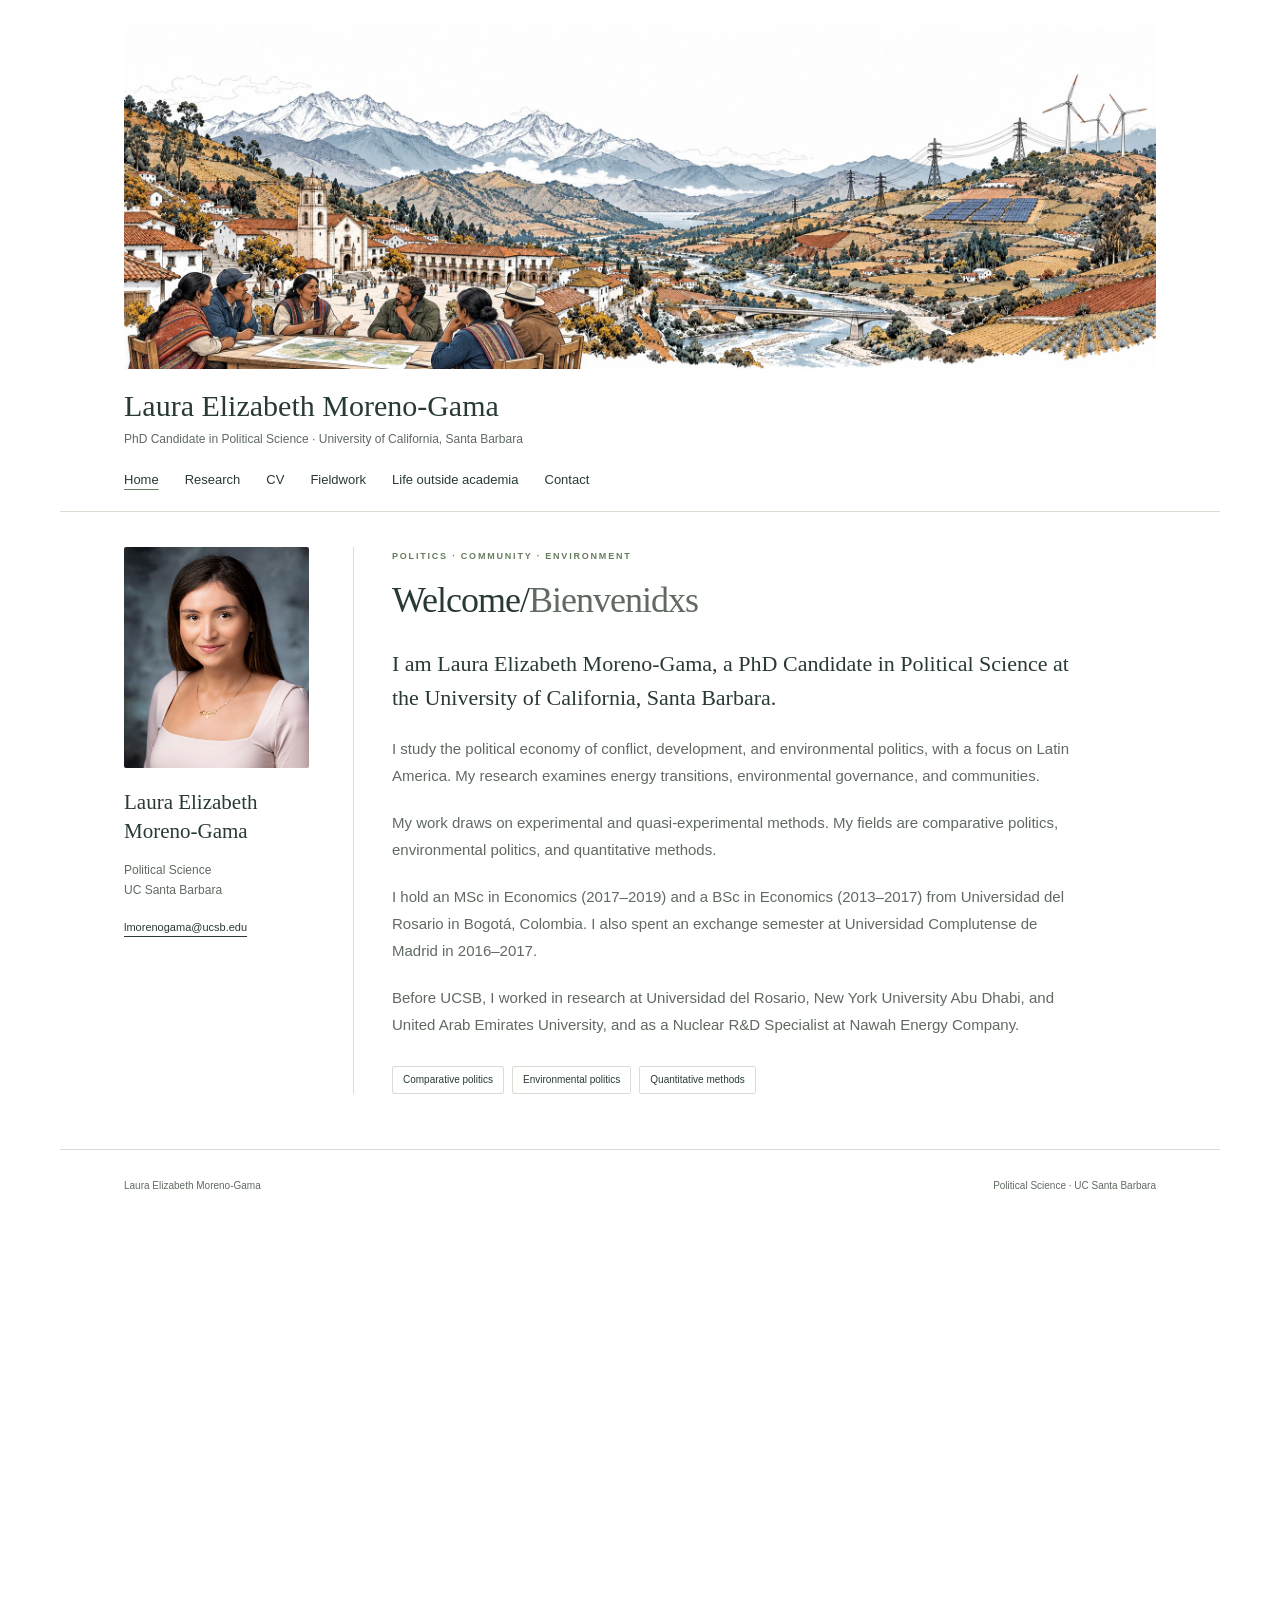
==== commit e20ba79b: "Merge biography into Home and add life and fieldwork pages" ====
--- a/about.html
+++ b/about.html
@@ -1,28 +1,2 @@
 <!DOCTYPE html>
-<html lang="en">
-<head>
-  <meta charset="utf-8">
-  <meta name="viewport" content="width=device-width, initial-scale=1">
-  <meta name="description" content="Laura Elizabeth Moreno-Gama, PhD Candidate in Political Science at the University of California, Santa Barbara. Comparative politics, political economy, and environmental politics.">
-  <meta name="theme-color" content="#ffffff">
-  <title>About · Laura Elizabeth Moreno-Gama · Political Science</title>
-  <link rel="stylesheet" href="assets/style.css">
-</head>
-<body>
-  <a class="skip" href="#main">Skip to content</a>
-  <header class="header">
-    <figure class="research-banner"><img src="assets/community-energy-banner.webp" width="2048" height="683" alt="Illustrated Andean landscape connecting a town and community square with a river, farmland, solar panels, and wind turbines." fetchpriority="high"><figcaption>Communities, political economy &amp; environmental change <span>· Conceptual illustration</span></figcaption></figure>
-    <a class="wordmark" href="index.html" aria-label="Laura Elizabeth Moreno-Gama, home">Laura Elizabeth Moreno-Gama<span>PhD Candidate in Political Science · University of California, Santa Barbara</span></a>
-    <nav aria-label="Main navigation"><a href="index.html">Home</a><a href="about.html" aria-current="page">About</a><a href="research.html">Research</a><a href="cv.html">CV</a><a href="contact.html">Contact <span aria-hidden="true"><svg class="arrow" viewBox="0 0 16 16" fill="none" stroke="currentColor" stroke-width="1.3" aria-hidden="true"><path d="M3 13 13 3M3 3h10v10"/></svg></span></a></nav>
-  </header>
-  <main id="main">
-    <section class="section about" aria-labelledby="about-title">
-      <div class="section-label"><span>01 / About</span><h1 id="about-title">Politics, environment,<br>and community.</h1></div>
-      <div class="section-body"><p class="lead">I am Laura Elizabeth Moreno-Gama, a PhD Candidate in Political Science at the University of California, Santa Barbara. I study the political economy of conflict, development, and environmental politics, with a focus on Latin America.</p><p>My work draws on experimental and quasi-experimental methods to examine questions about energy transitions, environmental governance, and communities. My fields are comparative politics, environmental politics, and quantitative methods.</p><p>I hold an MSc in Economics (2017–2019) and a BSc in Economics (2013–2017) from Universidad del Rosario in Bogotá, Colombia. I also spent an exchange semester at Universidad Complutense de Madrid in 2016–2017.</p><p>Before UCSB, I worked in research at Universidad del Rosario, New York University Abu Dhabi, and United Arab Emirates University, and as a Nuclear R&amp;D Specialist at Nawah Energy Company.</p><div class="tags" aria-label="Research interests"><span>Comparative politics</span><span>Environmental politics</span><span>Quantitative methods</span></div></div>
-    </section>
-    <section class="profile-details" aria-labelledby="affiliations-title"><h2 id="affiliations-title">Research &amp; academic community</h2><ul><li>PhD Fellow, The 2035 Initiative</li><li>Graduate Student Associate, Broom Center for Demography</li><li>Graduate Research Assistant working with William Nomikos and Matto Mildenberger</li><li>Catalyst Fellow, Berkeley Initiative for Transparency in the Social Sciences (BITSS)</li><li>Organizer of the ReproducibiliTea Workshop Series at UCSB</li></ul><h2>Teaching</h2><p>At Universidad del Rosario, I served as a teaching assistant in Economic Measurement (2019), Econometrics I (2018), and Probability and Statistics (2016–2018).</p></section>
-    <aside class="roots-note"><span class="colombia-mark" aria-hidden="true"></span><div><p class="eyebrow" lang="es">Orgullosamente colombiana</p><h2>From Bogotá, with pride.</h2><p>I am proudly Colombian, with roots in Bogotá and an academic foundation at Universidad del Rosario. Colombia remains central to many of the questions that guide my research.</p></div></aside>
-  </main>
-  <footer><span>Laura Elizabeth Moreno-Gama</span><span class="roots-footer"><span class="colombia-mark" aria-hidden="true"></span> Orgullosamente colombiana</span><span>Political Science · UC Santa Barbara</span></footer>
-</body>
-</html>
+<html lang="en"><head><meta charset="utf-8"><meta name="viewport" content="width=device-width, initial-scale=1"><meta http-equiv="refresh" content="0; url=index.html"><link rel="canonical" href="index.html"><title>About · Laura Elizabeth Moreno-Gama</title></head><body><p>The About page is now part of <a href="index.html">Laura Elizabeth Moreno-Gama’s home page</a>.</p></body></html>
